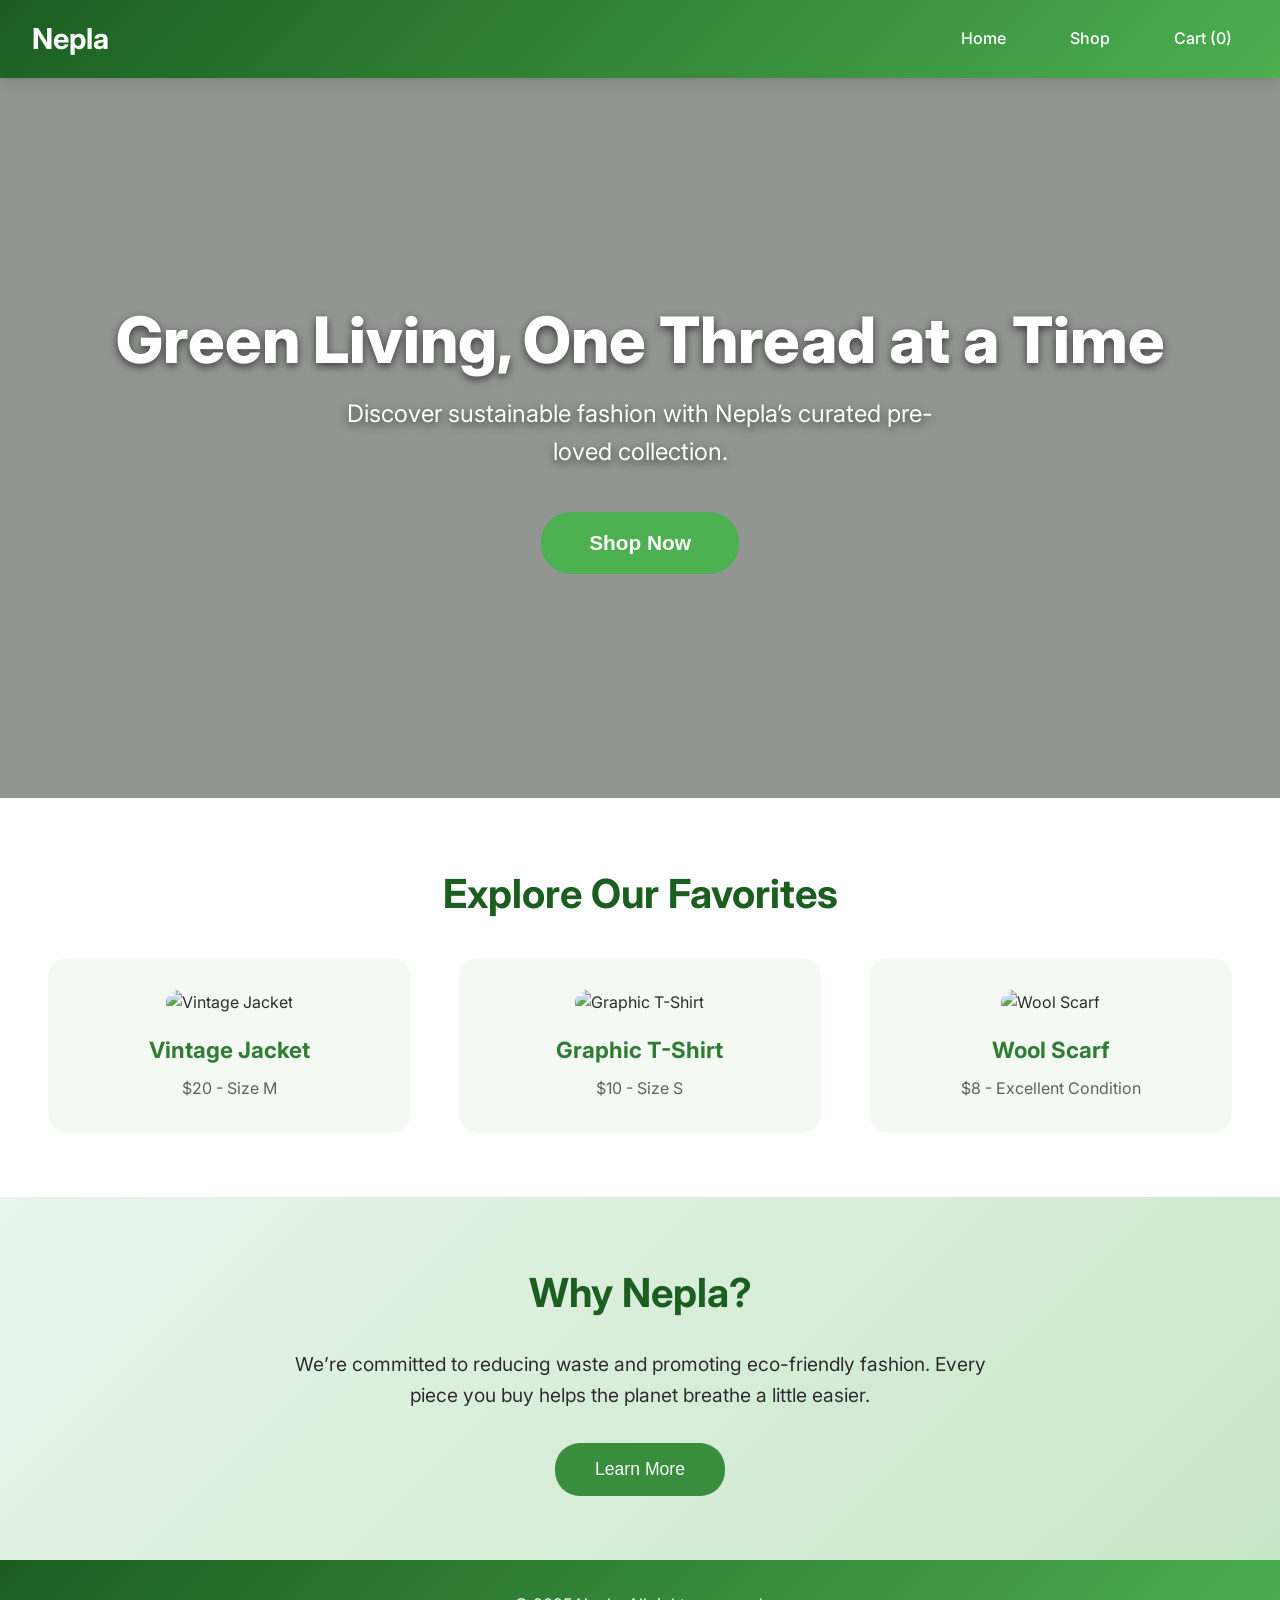
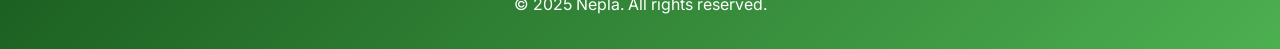
==== index.html @ 190dd189 "First Commit" ====
<!DOCTYPE html>
<html lang="en">
  <head>
    <meta charset="UTF-8" />
    <meta name="viewport" content="width=device-width, initial-scale=1.0" />
    <title>Nepla - Sustainable Fashion</title>
    <link
      href="https://fonts.googleapis.com/css2?family=Inter:wght@400;600;700;800&display=swap"
      rel="stylesheet"
    />
    <link rel="stylesheet" href="styles.css" />
  </head>
  <body>
    <header>
      <h1>Nepla</h1>
      <nav>
        <ul>
          <li><a href="index.html">Home</a></li>
          <li><a href="shop.html">Shop</a></li>
          <li>
            <a href="#" id="cart-toggle"
              >Cart (<span id="cart-count">0</span>)</a
            >
          </li>
        </ul>
      </nav>
    </header>

    <!-- Hero Section -->
    <section class="hero slide-in">
      <h2>Green Living, One Thread at a Time</h2>
      <p>
        Discover sustainable fashion with Nepla’s curated pre-loved collection.
      </p>
      <button class="hero-btn" onclick="window.location.href='shop.html'">
        Shop Now
      </button>
    </section>

    <!-- Featured Products Teaser -->
    <section class="featured fade-in">
      <h3>Explore Our Favorites</h3>
      <div class="featured-grid">
        <div class="featured-item">
          <img src="https://via.placeholder.com/280" alt="Vintage Jacket" />
          <h4>Vintage Jacket</h4>
          <p>$20 - Size M</p>
        </div>
        <div class="featured-item">
          <img src="https://via.placeholder.com/280" alt="Graphic T-Shirt" />
          <h4>Graphic T-Shirt</h4>
          <p>$10 - Size S</p>
        </div>
        <div class="featured-item">
          <img src="https://via.placeholder.com/280" alt="Wool Scarf" />
          <h4>Wool Scarf</h4>
          <p>$8 - Excellent Condition</p>
        </div>
      </div>
    </section>

    <!-- Sustainability Message -->
    <section class="sustainability slide-in">
      <h3>Why Nepla?</h3>
      <p>
        We’re committed to reducing waste and promoting eco-friendly fashion.
        Every piece you buy helps the planet breathe a little easier.
      </p>
      <button
        class="sustainability-btn"
        onclick="window.location.href='shop.html'"
      >
        Learn More
      </button>
    </section>

    <footer>
      <p>© 2025 Nepla. All rights reserved.</p>
    </footer>

    <script src="script.js"></script>
  </body>
</html>
---- styles.css ----
/* Reset */
* {
  margin: 0;
  padding: 0;
  box-sizing: border-box;
}

body {
  font-family: "Inter", sans-serif;
  line-height: 1.6;
  background-color: #f4f9f4;
  color: #2d2d2d;
}

/* Header */
header {
  background: linear-gradient(135deg, #1b5e20, #4caf50);
  color: white;
  padding: 1rem 2rem;
  display: flex;
  justify-content: space-between;
  align-items: center;
  position: sticky;
  top: 0;
  z-index: 1000;
  box-shadow: 0 4px 12px rgba(0, 0, 0, 0.15);
}

header h1 {
  font-size: 1.8rem;
  font-weight: 700;
}

nav ul {
  list-style: none;
  display: flex;
  gap: 2rem;
  align-items: center;
}

nav a {
  color: white;
  text-decoration: none;
  font-weight: 500;
  padding: 0.5rem 1rem;
  transition: background-color 0.3s, color 0.3s;
}

nav a:hover {
  background-color: #388e3c;
  border-radius: 20px;
}

#user-profile {
  font-weight: 600;
  color: #e8f5e9;
}

/* Hero Section (Enhanced) */
.hero {
  position: relative;
  background: linear-gradient(rgba(0, 0, 0, 0.4), rgba(0, 0, 0, 0.4)),
    url("https://via.placeholder.com/1200x600?text=Nepla+Green+Fashion")
      no-repeat center/cover;
  min-height: 80vh;
  display: flex;
  flex-direction: column;
  justify-content: center;
  align-items: center;
  text-align: center;
  color: white;
  padding: 2rem;
  text-shadow: 0 3px 8px rgba(0, 0, 0, 0.6);
}

.hero h2 {
  font-size: 4rem;
  font-weight: 800;
  margin-bottom: 1rem;
  line-height: 1.2;
}

.hero p {
  font-size: 1.5rem;
  max-width: 600px;
  margin-bottom: 2.5rem;
}

.hero-btn {
  background-color: #4caf50;
  color: white;
  padding: 1.2rem 3rem;
  border: none;
  border-radius: 30px;
  font-size: 1.3rem;
  font-weight: 600;
  cursor: pointer;
  transition: transform 0.3s, background-color 0.3s;
}

.hero-btn:hover {
  background-color: #2e7d32;
  transform: scale(1.05);
}

/* Featured Section */
.featured {
  padding: 4rem 2rem;
  background-color: #fff;
  text-align: center;
}

.featured h3 {
  font-size: 2.5rem;
  color: #1b5e20;
  margin-bottom: 2rem;
}

.featured-grid {
  display: grid;
  grid-template-columns: repeat(auto-fit, minmax(280px, 1fr));
  gap: 3rem;
  padding: 0 1rem;
}

.featured-item {
  background-color: #f4f9f4;
  border-radius: 20px;
  padding: 2rem;
  transition: transform 0.3s, box-shadow 0.3s;
}

.featured-item:hover {
  transform: translateY(-10px);
  box-shadow: 0 12px 24px rgba(0, 0, 0, 0.1);
}

.featured-item img {
  max-width: 100%;
  height: auto;
  border-radius: 15px;
}

.featured-item h4 {
  margin: 1rem 0 0.5rem;
  color: #2e7d32;
  font-size: 1.4rem;
}

.featured-item p {
  color: #616161;
}

/* Sustainability Section */
.sustainability {
  padding: 4rem 2rem;
  background: linear-gradient(135deg, #e8f5e9, #c8e6c9);
  text-align: center;
}

.sustainability h3 {
  font-size: 2.5rem;
  color: #1b5e20;
  margin-bottom: 1.5rem;
}

.sustainability p {
  font-size: 1.2rem;
  max-width: 700px;
  margin: 0 auto 2rem;
}

.sustainability-btn {
  background-color: #388e3c;
  color: white;
  padding: 1rem 2.5rem;
  border: none;
  border-radius: 25px;
  font-size: 1.1rem;
  cursor: pointer;
  transition: background-color 0.3s;
}

.sustainability-btn:hover {
  background-color: #2e7d32;
}

/* Products Section */
.products {
  padding: 4rem 2rem;
  text-align: center;
}

.products h2 {
  font-size: 2.5rem;
  color: #1b5e20;
  margin-bottom: 1.5rem;
}

.search-bar {
  margin-bottom: 2rem;
}

.search-bar input {
  padding: 0.75rem 1.5rem;
  width: 300px;
  border: 2px solid #81c784;
  border-radius: 25px;
  font-size: 1rem;
}

.product-grid {
  display: grid;
  grid-template-columns: repeat(auto-fit, minmax(280px, 1fr));
  gap: 3rem;
  padding: 0 1rem;
}

.product-item {
  background-color: white;
  border: 1px solid #e8f5e9;
  padding: 2rem;
  border-radius: 20px;
  transition: transform 0.3s, box-shadow 0.3s;
}

.product-item:hover {
  transform: translateY(-10px);
  box-shadow: 0 12px 24px rgba(0, 0, 0, 0.1);
}

.product-item img {
  max-width: 100%;
  height: auto;
  border-radius: 15px;
}

.product-item h3 {
  margin: 1rem 0 0.5rem;
  color: #2e7d32;
  font-size: 1.4rem;
}

.product-item p {
  color: #616161;
  font-size: 1rem;
}

.add-to-cart {
  background-color: #4caf50;
  color: white;
  border: none;
  padding: 0.8rem 1.5rem;
  border-radius: 25px;
  cursor: pointer;
  font-weight: 600;
  transition: background-color 0.3s;
}

.add-to-cart:hover {
  background-color: #2e7d32;
}

/* Modal (Cart) */
.modal {
  display: none;
  position: fixed;
  top: 0;
  left: 0;
  width: 100%;
  height: 100%;
  background-color: rgba(0, 0, 0, 0.7);
  z-index: 1000;
}

.modal-content {
  background-color: white;
  margin: 5% auto;
  padding: 2.5rem;
  width: 90%;
  max-width: 500px;
  border-radius: 20px;
  box-shadow: 0 10px 30px rgba(0, 0, 0, 0.2);
}

.close {
  position: absolute;
  top: 20px;
  right: 25px;
  font-size: 2rem;
  cursor: pointer;
  color: #616161;
}

#cart-items {
  list-style: none;
  margin: 2rem 0;
}

#cart-items li {
  padding: 1rem 0;
  border-bottom: 1px solid #e8f5e9;
  display: flex;
  justify-content: space-between;
}

#checkout-btn {
  background-color: #4caf50;
  color: white;
  border: none;
  padding: 1rem;
  border-radius: 25px;
  cursor: pointer;
  width: 100%;
  font-weight: 600;
  font-size: 1.1rem;
}

#checkout-btn:hover {
  background-color: #2e7d32;
}

/* Form Styles (Login/Signup/Checkout) */
.form-container {
  max-width: 500px;
  margin: 4rem auto;
  padding: 3rem;
  background-color: white;
  border-radius: 20px;
  box-shadow: 0 10px 30px rgba(0, 0, 0, 0.1);
}

.form-container h2 {
  color: #1b5e20;
  font-size: 2rem;
  margin-bottom: 2rem;
  text-align: center;
}

.form-container label {
  display: block;
  margin: 0.5rem 0;
  color: #2e7d32;
  font-weight: 600;
}

.form-container input {
  width: 100%;
  padding: 0.9rem;
  margin-bottom: 1.5rem;
  border: 2px solid #81c784;
  border-radius: 10px;
  font-size: 1rem;
  transition: border-color 0.3s;
}

.form-container input:focus {
  border-color: #2e7d32;
  outline: none;
}

.form-container button {
  background-color: #4caf50;
  color: white;
  border: none;
  padding: 1rem;
  border-radius: 25px;
  cursor: pointer;
  width: 100%;
  font-size: 1.2rem;
  font-weight: 600;
  transition: background-color 0.3s;
}

.form-container button:hover {
  background-color: #2e7d32;
}

.error {
  color: #d32f2f;
  font-size: 0.9rem;
  margin-top: -1rem;
  margin-bottom: 1rem;
  display: none;
}

/* Footer */
footer {
  background: linear-gradient(135deg, #1b5e20, #4caf50);
  color: white;
  text-align: center;
  padding: 2rem;
  width: 100%;
}

/* Animations */
@keyframes slideIn {
  from {
    transform: translateY(30px);
    opacity: 0;
  }
  to {
    transform: translateY(0);
    opacity: 1;
  }
}

.slide-in {
  animation: slideIn 0.6s ease-out;
}

@keyframes fadeIn {
  from {
    opacity: 0;
  }
  to {
    opacity: 1;
  }
}

.fade-in {
  animation: fadeIn 1s ease-in;
}
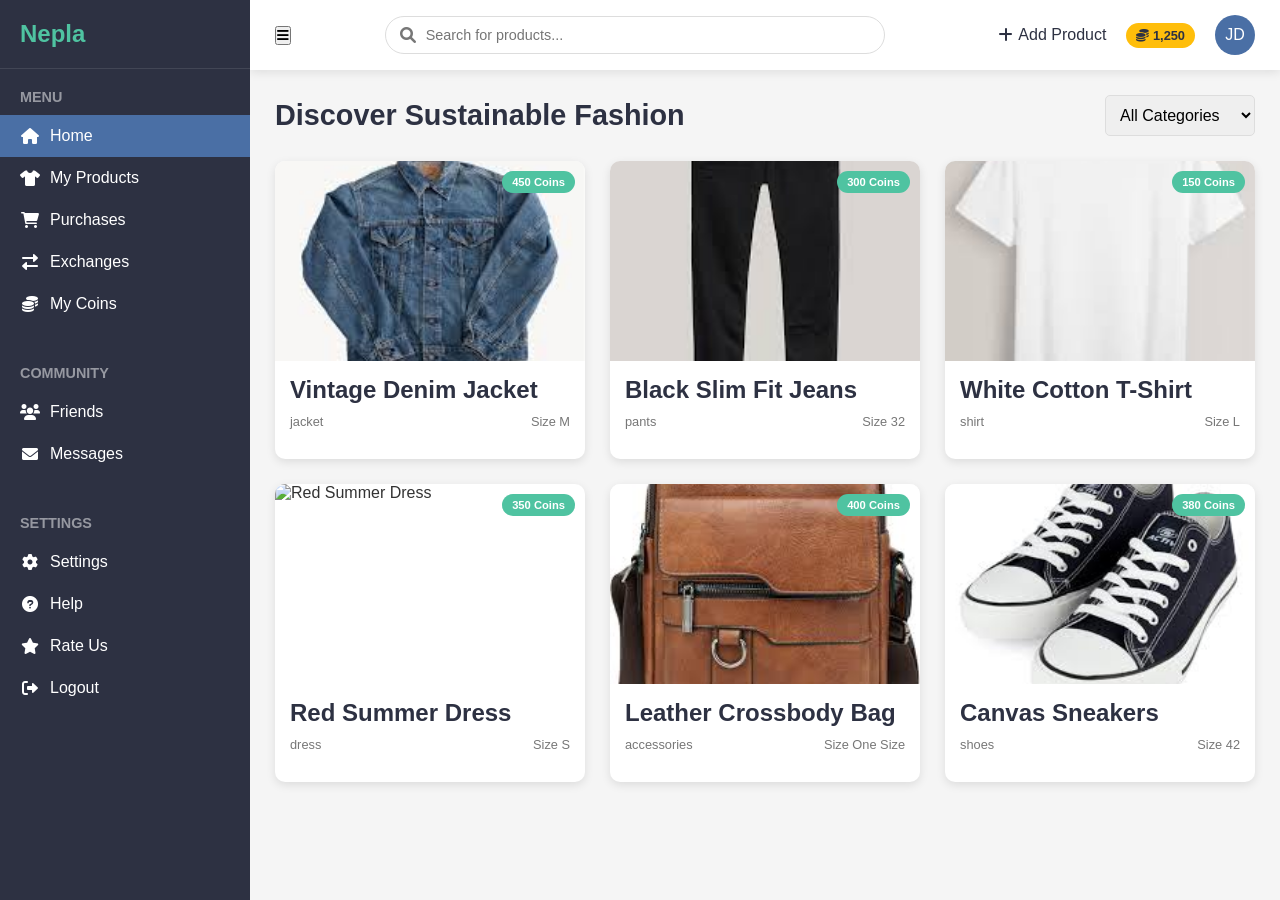
==== commit f0845dc5: "First Commit" ====
--- a/index.html
+++ b/index.html
@@ -3,81 +3,1223 @@
   <head>
     <meta charset="UTF-8" />
     <meta name="viewport" content="width=device-width, initial-scale=1.0" />
-    <title>Nepla - Sustainable Fashion</title>
+    <title>Nepla - Sustainable Fashion Marketplace</title>
     <link
-      href="https://fonts.googleapis.com/css2?family=Inter:wght@400;600;700;800&display=swap"
       rel="stylesheet"
+      href="https://cdnjs.cloudflare.com/ajax/libs/font-awesome/6.0.0-beta3/css/all.min.css"
     />
-    <link rel="stylesheet" href="styles.css" />
+    <style>
+      :root {
+        --primary-color: #4a6fa5;
+        --secondary-color: #166088;
+        --accent-color: #4fc3a1;
+        --dark-color: #2d3142;
+        --light-color: #f8f9fa;
+        --danger-color: #e63946;
+        --warning-color: #ffbe0b;
+      }
+
+      * {
+        margin: 0;
+        padding: 0;
+        box-sizing: border-box;
+        font-family: "Segoe UI", Tahoma, Geneva, Verdana, sans-serif;
+      }
+
+      body {
+        background-color: #f5f5f5;
+        color: #333;
+      }
+
+      .container {
+        display: flex;
+        min-height: 100vh;
+      }
+
+      /* Sidebar styles */
+      .sidebar {
+        width: 250px;
+        background-color: var(--dark-color);
+        color: white;
+        padding: 20px 0;
+        position: fixed;
+        height: 100vh;
+        overflow-y: auto;
+        transition: all 0.3s;
+        z-index: 1000;
+      }
+
+      .sidebar-header {
+        padding: 0 20px 20px;
+        border-bottom: 1px solid rgba(255, 255, 255, 0.1);
+      }
+
+      .sidebar-header h2 {
+        color: var(--accent-color);
+        font-size: 1.5rem;
+      }
+
+      .sidebar-menu {
+        padding: 20px 0;
+      }
+
+      .sidebar-menu h3 {
+        padding: 0 20px 10px;
+        font-size: 0.9rem;
+        text-transform: uppercase;
+        color: rgba(255, 255, 255, 0.5);
+      }
+
+      .sidebar-menu ul {
+        list-style: none;
+      }
+
+      .sidebar-menu li a {
+        display: flex;
+        align-items: center;
+        padding: 12px 20px;
+        color: white;
+        text-decoration: none;
+        transition: all 0.3s;
+      }
+
+      .sidebar-menu li a:hover {
+        background-color: rgba(255, 255, 255, 0.1);
+        color: var(--accent-color);
+      }
+
+      .sidebar-menu li a i {
+        margin-right: 10px;
+        width: 20px;
+        text-align: center;
+      }
+
+      .sidebar-menu li.active a {
+        background-color: var(--primary-color);
+        color: white;
+      }
+
+      /* Main content styles */
+      .main-content {
+        flex: 1;
+        margin-left: 250px;
+        transition: all 0.3s;
+      }
+
+      .navbar {
+        background-color: white;
+        padding: 15px 25px;
+        display: flex;
+        justify-content: space-between;
+        align-items: center;
+        box-shadow: 0 2px 10px rgba(0, 0, 0, 0.1);
+        position: sticky;
+        top: 0;
+        z-index: 100;
+      }
+
+      .search-bar {
+        flex: 1;
+        max-width: 500px;
+        margin: 0 20px;
+        position: relative;
+      }
+
+      .search-bar input {
+        width: 100%;
+        padding: 10px 15px 10px 40px;
+        border: 1px solid #ddd;
+        border-radius: 30px;
+        font-size: 0.9rem;
+        outline: none;
+      }
+
+      .search-bar i {
+        position: absolute;
+        left: 15px;
+        top: 50%;
+        transform: translateY(-50%);
+        color: #777;
+      }
+
+      .user-actions {
+        display: flex;
+        align-items: center;
+      }
+
+      .user-actions a {
+        margin-left: 20px;
+        color: var(--dark-color);
+        text-decoration: none;
+        display: flex;
+        align-items: center;
+      }
+
+      .user-actions a i {
+        margin-right: 5px;
+      }
+
+      .coin-balance {
+        background-color: var(--warning-color);
+        color: var(--dark-color);
+        padding: 5px 10px;
+        border-radius: 20px;
+        font-weight: bold;
+        font-size: 0.8rem;
+        margin-left: 20px;
+      }
+
+      .user-avatar {
+        width: 40px;
+        height: 40px;
+        border-radius: 50%;
+        background-color: var(--primary-color);
+        color: white;
+        display: flex;
+        align-items: center;
+        justify-content: center;
+        margin-left: 20px;
+        cursor: pointer;
+      }
+
+      /* Content area */
+      .content {
+        padding: 25px;
+      }
+
+      .page-header {
+        display: flex;
+        justify-content: space-between;
+        align-items: center;
+        margin-bottom: 25px;
+      }
+
+      .page-header h1 {
+        font-size: 1.8rem;
+        color: var(--dark-color);
+      }
+
+      .btn {
+        padding: 10px 20px;
+        border: none;
+        border-radius: 5px;
+        cursor: pointer;
+        font-weight: 600;
+        transition: all 0.3s;
+      }
+
+      .btn-primary {
+        background-color: var(--primary-color);
+        color: white;
+      }
+
+      .btn-primary:hover {
+        background-color: var(--secondary-color);
+      }
+
+      .btn-accent {
+        background-color: var(--accent-color);
+        color: white;
+      }
+
+      .btn-accent:hover {
+        background-color: #3da58a;
+      }
+
+      /* Products grid */
+      .products-grid {
+        display: grid;
+        grid-template-columns: repeat(auto-fill, minmax(250px, 1fr));
+        gap: 25px;
+      }
+
+      .product-card {
+        background-color: white;
+        border-radius: 10px;
+        overflow: hidden;
+        box-shadow: 0 3px 10px rgba(0, 0, 0, 0.1);
+        transition: transform 0.3s, box-shadow 0.3s;
+      }
+
+      .product-card:hover {
+        transform: translateY(-5px);
+        box-shadow: 0 5px 15px rgba(0, 0, 0, 0.2);
+      }
+
+      .product-image {
+        height: 200px;
+        overflow: hidden;
+        position: relative;
+      }
+
+      .product-image img {
+        width: 100%;
+        height: 100%;
+        object-fit: cover;
+        transition: transform 0.5s;
+      }
+
+      .product-card:hover .product-image img {
+        transform: scale(1.05);
+      }
+
+      .product-badge {
+        position: absolute;
+        top: 10px;
+        right: 10px;
+        background-color: var(--accent-color);
+        color: white;
+        padding: 5px 10px;
+        border-radius: 20px;
+        font-size: 0.7rem;
+        font-weight: bold;
+      }
+
+      .product-info {
+        padding: 15px;
+      }
+
+      .product-title {
+        font-size: 1rem;
+        margin-bottom: 5px;
+        color: var(--dark-color);
+      }
+
+      .product-price {
+        font-weight: bold;
+        color: var(--primary-color);
+        margin-bottom: 10px;
+      }
+
+      .product-meta {
+        display: flex;
+        justify-content: space-between;
+        font-size: 0.8rem;
+        color: #777;
+      }
+
+      /* Responsive adjustments */
+      @media (max-width: 992px) {
+        .sidebar {
+          width: 70px;
+          overflow: hidden;
+        }
+
+        .sidebar-header h2,
+        .sidebar-menu h3,
+        .sidebar-menu li a span {
+          display: none;
+        }
+
+        .sidebar-menu li a {
+          justify-content: center;
+          padding: 15px 0;
+        }
+
+        .sidebar-menu li a i {
+          margin-right: 0;
+          font-size: 1.2rem;
+        }
+
+        .main-content {
+          margin-left: 70px;
+        }
+      }
+
+      @media (max-width: 768px) {
+        .navbar {
+          flex-wrap: wrap;
+          padding: 10px;
+        }
+
+        .search-bar {
+          order: 3;
+          margin: 10px 0 0;
+          max-width: 100%;
+        }
+
+        .products-grid {
+          grid-template-columns: repeat(auto-fill, minmax(200px, 1fr));
+        }
+      }
+
+      @media (max-width: 576px) {
+        .sidebar {
+          transform: translateX(-100%);
+        }
+
+        .sidebar.active {
+          transform: translateX(0);
+        }
+
+        .main-content {
+          margin-left: 0;
+        }
+
+        .mobile-menu-toggle {
+          display: block;
+          background: none;
+          border: none;
+          font-size: 1.5rem;
+          color: var(--dark-color);
+          cursor: pointer;
+        }
+      }
+
+      /* Modal styles */
+      .modal {
+        display: none;
+        position: fixed;
+        top: 0;
+        left: 0;
+        width: 100%;
+        height: 100%;
+        background-color: rgba(0, 0, 0, 0.5);
+        z-index: 2000;
+        justify-content: center;
+        align-items: center;
+      }
+
+      .modal-content {
+        background-color: white;
+        border-radius: 10px;
+        width: 90%;
+        max-width: 600px;
+        max-height: 90vh;
+        overflow-y: auto;
+        padding: 25px;
+        position: relative;
+      }
+
+      .close-modal {
+        position: absolute;
+        top: 15px;
+        right: 15px;
+        font-size: 1.5rem;
+        cursor: pointer;
+        color: #777;
+      }
+
+      .modal-header {
+        margin-bottom: 20px;
+        padding-bottom: 15px;
+        border-bottom: 1px solid #eee;
+      }
+
+      .modal-header h2 {
+        color: var(--primary-color);
+      }
+
+      .form-group {
+        margin-bottom: 15px;
+      }
+
+      .form-group label {
+        display: block;
+        margin-bottom: 5px;
+        font-weight: 600;
+      }
+
+      .form-control {
+        width: 100%;
+        padding: 10px;
+        border: 1px solid #ddd;
+        border-radius: 5px;
+        font-size: 1rem;
+      }
+
+      .form-control:focus {
+        border-color: var(--primary-color);
+        outline: none;
+      }
+
+      .form-row {
+        display: flex;
+        gap: 15px;
+      }
+
+      .form-row .form-group {
+        flex: 1;
+      }
+
+      /* Camera modal styles */
+      .camera-container {
+        width: 100%;
+        background-color: #f0f0f0;
+        border-radius: 5px;
+        overflow: hidden;
+        margin-bottom: 15px;
+        position: relative;
+      }
+
+      #camera-preview {
+        width: 100%;
+        display: block;
+      }
+
+      .camera-controls {
+        display: flex;
+        justify-content: center;
+        gap: 15px;
+        margin-top: 10px;
+      }
+
+      .camera-btn {
+        width: 50px;
+        height: 50px;
+        border-radius: 50%;
+        border: none;
+        background-color: var(--primary-color);
+        color: white;
+        font-size: 1.2rem;
+        cursor: pointer;
+        display: flex;
+        align-items: center;
+        justify-content: center;
+      }
+
+      .captured-photos {
+        display: flex;
+        flex-wrap: wrap;
+        gap: 10px;
+        margin-top: 20px;
+      }
+
+      .photo-thumbnail {
+        width: 80px;
+        height: 80px;
+        border-radius: 5px;
+        overflow: hidden;
+        position: relative;
+      }
+
+      .photo-thumbnail img {
+        width: 100%;
+        height: 100%;
+        object-fit: cover;
+      }
+
+      .remove-photo {
+        position: absolute;
+        top: 2px;
+        right: 2px;
+        background-color: var(--danger-color);
+        color: white;
+        width: 20px;
+        height: 20px;
+        border-radius: 50%;
+        display: flex;
+        align-items: center;
+        justify-content: center;
+        font-size: 0.7rem;
+        cursor: pointer;
+      }
+
+      /* Product detail modal */
+      .product-detail {
+        display: flex;
+        flex-direction: column;
+      }
+
+      .product-gallery {
+        width: 100%;
+        margin-bottom: 20px;
+      }
+
+      .main-image {
+        width: 100%;
+        height: 300px;
+        object-fit: contain;
+        background-color: #f9f9f9;
+        border-radius: 5px;
+        margin-bottom: 10px;
+      }
+
+      .thumbnail-container {
+        display: flex;
+        gap: 10px;
+        overflow-x: auto;
+        padding-bottom: 10px;
+      }
+
+      .thumbnail {
+        width: 70px;
+        height: 70px;
+        border-radius: 5px;
+        object-fit: cover;
+        cursor: pointer;
+        border: 2px solid transparent;
+      }
+
+      .thumbnail.active {
+        border-color: var(--primary-color);
+      }
+
+      .product-details {
+        flex: 1;
+      }
+
+      .product-title {
+        font-size: 1.5rem;
+        margin-bottom: 10px;
+        color: var(--dark-color);
+      }
+
+      .product-price {
+        font-size: 1.8rem;
+        font-weight: bold;
+        color: var(--primary-color);
+        margin-bottom: 15px;
+      }
+
+      .product-meta {
+        display: flex;
+        gap: 15px;
+        margin-bottom: 15px;
+      }
+
+      .meta-item {
+        display: flex;
+        align-items: center;
+        gap: 5px;
+        font-size: 0.9rem;
+        color: #666;
+      }
+
+      .product-description {
+        margin-bottom: 20px;
+        line-height: 1.6;
+      }
+
+      .seller-info {
+        display: flex;
+        align-items: center;
+        gap: 10px;
+        margin-bottom: 20px;
+        padding: 15px;
+        background-color: #f9f9f9;
+        border-radius: 5px;
+      }
+
+      .seller-avatar {
+        width: 50px;
+        height: 50px;
+        border-radius: 50%;
+        background-color: var(--primary-color);
+        color: white;
+        display: flex;
+        align-items: center;
+        justify-content: center;
+        font-weight: bold;
+      }
+
+      .seller-name {
+        font-weight: 600;
+      }
+
+      .action-buttons {
+        display: flex;
+        gap: 10px;
+        margin-top: 20px;
+      }
+
+      @media (min-width: 768px) {
+        .product-detail {
+          flex-direction: row;
+          gap: 30px;
+        }
+
+        .product-gallery {
+          width: 50%;
+          margin-bottom: 0;
+        }
+      }
+    </style>
   </head>
   <body>
-    <header>
-      <h1>Nepla</h1>
-      <nav>
-        <ul>
-          <li><a href="index.html">Home</a></li>
-          <li><a href="shop.html">Shop</a></li>
-          <li>
-            <a href="#" id="cart-toggle"
-              >Cart (<span id="cart-count">0</span>)</a
-            >
-          </li>
-        </ul>
-      </nav>
-    </header>
-
-    <!-- Hero Section -->
-    <section class="hero slide-in">
-      <h2>Green Living, One Thread at a Time</h2>
-      <p>
-        Discover sustainable fashion with Nepla’s curated pre-loved collection.
-      </p>
-      <button class="hero-btn" onclick="window.location.href='shop.html'">
-        Shop Now
-      </button>
-    </section>
-
-    <!-- Featured Products Teaser -->
-    <section class="featured fade-in">
-      <h3>Explore Our Favorites</h3>
-      <div class="featured-grid">
-        <div class="featured-item">
-          <img src="https://via.placeholder.com/280" alt="Vintage Jacket" />
-          <h4>Vintage Jacket</h4>
-          <p>$20 - Size M</p>
+    <div class="container">
+      <!-- Sidebar -->
+      <div class="sidebar" id="sidebar">
+        <div class="sidebar-header">
+          <h2>Nepla</h2>
         </div>
-        <div class="featured-item">
-          <img src="https://via.placeholder.com/280" alt="Graphic T-Shirt" />
-          <h4>Graphic T-Shirt</h4>
-          <p>$10 - Size S</p>
+        <div class="sidebar-menu">
+          <h3>Menu</h3>
+          <ul>
+            <li class="active">
+              <a href="#"><i class="fas fa-home"></i> <span>Home</span></a>
+            </li>
+            <li>
+              <a href="#"
+                ><i class="fas fa-tshirt"></i> <span>My Products</span></a
+              >
+            </li>
+            <li>
+              <a href="#"
+                ><i class="fas fa-shopping-cart"></i> <span>Purchases</span></a
+              >
+            </li>
+            <li>
+              <a href="#"
+                ><i class="fas fa-exchange-alt"></i> <span>Exchanges</span></a
+              >
+            </li>
+            <li>
+              <a href="#"><i class="fas fa-coins"></i> <span>My Coins</span></a>
+            </li>
+          </ul>
         </div>
-        <div class="featured-item">
-          <img src="https://via.placeholder.com/280" alt="Wool Scarf" />
-          <h4>Wool Scarf</h4>
-          <p>$8 - Excellent Condition</p>
+        <div class="sidebar-menu">
+          <h3>Community</h3>
+          <ul>
+            <li>
+              <a href="#"><i class="fas fa-users"></i> <span>Friends</span></a>
+            </li>
+            <li>
+              <a href="#"
+                ><i class="fas fa-envelope"></i> <span>Messages</span></a
+              >
+            </li>
+          </ul>
+        </div>
+        <div class="sidebar-menu">
+          <h3>Settings</h3>
+          <ul>
+            <li>
+              <a href="#"><i class="fas fa-cog"></i> <span>Settings</span></a>
+            </li>
+            <li>
+              <a href="#"
+                ><i class="fas fa-question-circle"></i> <span>Help</span></a
+              >
+            </li>
+            <li>
+              <a href="#"><i class="fas fa-star"></i> <span>Rate Us</span></a>
+            </li>
+            <li>
+              <a href="#"
+                ><i class="fas fa-sign-out-alt"></i> <span>Logout</span></a
+              >
+            </li>
+          </ul>
         </div>
       </div>
-    </section>
-
-    <!-- Sustainability Message -->
-    <section class="sustainability slide-in">
-      <h3>Why Nepla?</h3>
-      <p>
-        We’re committed to reducing waste and promoting eco-friendly fashion.
-        Every piece you buy helps the planet breathe a little easier.
-      </p>
-      <button
-        class="sustainability-btn"
-        onclick="window.location.href='shop.html'"
-      >
-        Learn More
-      </button>
-    </section>
-
-    <footer>
-      <p>© 2025 Nepla. All rights reserved.</p>
-    </footer>
-
-    <script src="script.js"></script>
+
+      <!-- Main Content -->
+      <div class="main-content">
+        <!-- Navbar -->
+        <nav class="navbar">
+          <button class="mobile-menu-toggle" id="mobileMenuToggle">
+            <i class="fas fa-bars"></i>
+          </button>
+          <div class="search-bar">
+            <i class="fas fa-search"></i>
+            <input type="text" placeholder="Search for products..." />
+          </div>
+          <div class="user-actions">
+            <a href="#" id="addProductBtn"
+              ><i class="fas fa-plus"></i> Add Product</a
+            >
+            <div class="coin-balance"><i class="fas fa-coins"></i> 1,250</div>
+            <div class="user-avatar">JD</div>
+          </div>
+        </nav>
+
+        <!-- Content -->
+        <div class="content">
+          <div class="page-header">
+            <h1>Discover Sustainable Fashion</h1>
+            <div class="filters">
+              <select class="form-control" style="width: 150px">
+                <option>All Categories</option>
+                <option>Shirts</option>
+                <option>Pants</option>
+                <option>Dresses</option>
+                <option>Jackets</option>
+                <option>Shoes</option>
+                <option>Accessories</option>
+              </select>
+            </div>
+          </div>
+
+          <div class="products-grid">
+            <!-- Product cards will be dynamically inserted here -->
+          </div>
+        </div>
+      </div>
+    </div>
+
+    <!-- Add Product Modal -->
+    <div class="modal" id="addProductModal">
+      <div class="modal-content">
+        <span class="close-modal">&times;</span>
+        <div class="modal-header">
+          <h2>List a New Product</h2>
+          <p>
+            Help us maintain quality by providing clear photos and accurate
+            details
+          </p>
+        </div>
+        <form id="productForm">
+          <div class="form-group">
+            <label for="productTitle">Product Title</label>
+            <input
+              type="text"
+              id="productTitle"
+              class="form-control"
+              placeholder="e.g. Vintage Denim Jacket"
+              required
+            />
+          </div>
+
+          <div class="form-group">
+            <label for="productDescription">Description</label>
+            <textarea
+              id="productDescription"
+              class="form-control"
+              rows="3"
+              placeholder="Describe your product in detail..."
+              required
+            ></textarea>
+          </div>
+
+          <div class="form-row">
+            <div class="form-group">
+              <label for="productCategory">Category</label>
+              <select id="productCategory" class="form-control" required>
+                <option value="">Select Category</option>
+                <option value="shirt">Shirt</option>
+                <option value="pants">Pants</option>
+                <option value="dress">Dress</option>
+                <option value="jacket">Jacket</option>
+                <option value="shoes">Shoes</option>
+                <option value="accessories">Accessories</option>
+              </select>
+            </div>
+            <div class="form-group">
+              <label for="productSize">Size</label>
+              <select id="productSize" class="form-control" required>
+                <option value="">Select Size</option>
+                <option value="XS">XS</option>
+                <option value="S">S</option>
+                <option value="M">M</option>
+                <option value="L">L</option>
+                <option value="XL">XL</option>
+                <option value="XXL">XXL</option>
+              </select>
+            </div>
+          </div>
+
+          <div class="form-row">
+            <div class="form-group">
+              <label for="productCondition">Condition</label>
+              <select id="productCondition" class="form-control" required>
+                <option value="">Select Condition</option>
+                <option value="new">New</option>
+                <option value="like_new">Like New</option>
+                <option value="good">Good</option>
+                <option value="fair">Fair</option>
+                <option value="poor">Poor</option>
+              </select>
+            </div>
+            <div class="form-group">
+              <label for="productCoins">Coins Value</label>
+              <input
+                type="number"
+                id="productCoins"
+                class="form-control"
+                min="10"
+                required
+              />
+            </div>
+          </div>
+
+          <div class="form-group">
+            <label>Product Photos</label>
+            <p class="help-text">
+              Take clear photos of the front, back, sides, and any flaws
+            </p>
+
+            <div class="camera-container">
+              <video id="camera-preview" autoplay playsinline></video>
+            </div>
+            <div class="camera-controls">
+              <button type="button" class="camera-btn" id="takePhotoBtn">
+                <i class="fas fa-camera"></i>
+              </button>
+              <button type="button" class="camera-btn" id="switchCameraBtn">
+                <i class="fas fa-sync-alt"></i>
+              </button>
+            </div>
+
+            <div class="captured-photos" id="capturedPhotos">
+              <!-- Captured photos will appear here -->
+            </div>
+          </div>
+
+          <div class="form-group">
+            <button type="submit" class="btn btn-accent" style="width: 100%">
+              <i class="fas fa-upload"></i> List Product
+            </button>
+          </div>
+        </form>
+      </div>
+    </div>
+
+    <!-- Product Detail Modal -->
+    <div class="modal" id="productDetailModal">
+      <div class="modal-content">
+        <span class="close-modal">&times;</span>
+        <div class="product-detail">
+          <div class="product-gallery">
+            <img
+              src="https://via.placeholder.com/600x400?text=Product+Image"
+              alt="Product"
+              class="main-image"
+              id="mainProductImage"
+            />
+            <div class="thumbnail-container">
+              <img
+                src="https://via.placeholder.com/100x100?text=Thumb+1"
+                alt="Thumbnail"
+                class="thumbnail active"
+              />
+              <img
+                src="https://via.placeholder.com/100x100?text=Thumb+2"
+                alt="Thumbnail"
+                class="thumbnail"
+              />
+              <img
+                src="https://via.placeholder.com/100x100?text=Thumb+3"
+                alt="Thumbnail"
+                class="thumbnail"
+              />
+              <img
+                src="https://via.placeholder.com/100x100?text=Thumb+4"
+                alt="Thumbnail"
+                class="thumbnail"
+              />
+            </div>
+          </div>
+          <div class="product-details">
+            <h1 class="product-title">Vintage Denim Jacket</h1>
+            <div class="product-price">450 Coins</div>
+
+            <div class="product-meta">
+              <div class="meta-item">
+                <i class="fas fa-tag"></i>
+                <span>Jacket</span>
+              </div>
+              <div class="meta-item">
+                <i class="fas fa-ruler"></i>
+                <span>Size M</span>
+              </div>
+              <div class="meta-item">
+                <i class="fas fa-star"></i>
+                <span>Like New</span>
+              </div>
+            </div>
+
+            <div class="product-description">
+              <p>
+                This vintage denim jacket is in excellent condition with minimal
+                wear. Perfect for layering, it features a classic fit with
+                button-up front and multiple pockets. The denim has a nice faded
+                wash that gives it character.
+              </p>
+              <p>No stains, tears, or odors. Only worn a handful of times.</p>
+            </div>
+
+            <div class="seller-info">
+              <div class="seller-avatar">JD</div>
+              <div>
+                <div class="seller-name">John Doe</div>
+                <div class="seller-rating">
+                  <i class="fas fa-star"></i>
+                  <i class="fas fa-star"></i>
+                  <i class="fas fa-star"></i>
+                  <i class="fas fa-star"></i>
+                  <i class="fas fa-star-half-alt"></i>
+                  <span>(24 reviews)</span>
+                </div>
+              </div>
+            </div>
+
+            <div class="action-buttons">
+              <button class="btn btn-primary" style="flex: 1">
+                <i class="fas fa-shopping-cart"></i> Buy Now
+              </button>
+              <button class="btn btn-accent" style="flex: 1">
+                <i class="fas fa-exchange-alt"></i> Exchange
+              </button>
+            </div>
+          </div>
+        </div>
+      </div>
+    </div>
+
+    <script>
+      // Sample product data
+      const products = [
+        {
+          id: 1,
+          title: "Vintage Denim Jacket",
+          description: "Classic denim jacket with a slightly worn look",
+          category: "jacket",
+          size: "M",
+          condition: "like_new",
+          coins: 450,
+          image:
+            "[data-uri]",
+        },
+        {
+          id: 2,
+          title: "Black Slim Fit Jeans",
+          description: "Slim fit black jeans in excellent condition",
+          category: "pants",
+          size: "32",
+          condition: "good",
+          coins: 300,
+          image:
+            "[data-uri]",
+        },
+        {
+          id: 3,
+          title: "White Cotton T-Shirt",
+          description: "Basic white t-shirt, barely worn",
+          category: "shirt",
+          size: "L",
+          condition: "new",
+          coins: 150,
+          image:
+            "[data-uri]",
+        },
+        {
+          id: 4,
+          title: "Red Summer Dress",
+          description: "Flowy red dress perfect for summer",
+          category: "dress",
+          size: "S",
+          condition: "good",
+          coins: 350,
+          image:
+            "https://encrypted-tbn0.gstatic.com/images?q=tbn:ANd9GcQM6QnS5Ijc93G8ba7NunXtMHSXcjBmviv5OQ&s",
+        },
+        {
+          id: 5,
+          title: "Leather Crossbody Bag",
+          description: "Genuine leather bag with adjustable strap",
+          category: "accessories",
+          size: "One Size",
+          condition: "fair",
+          coins: 400,
+          image:
+            "[data-uri]",
+        },
+        {
+          id: 6,
+          title: "Canvas Sneakers",
+          description: "Comfortable canvas sneakers with rubber sole",
+          category: "shoes",
+          size: "42",
+          condition: "good",
+          coins: 380,
+          image:
+            "[data-uri]",
+        },
+      ];
+
+      // DOM Elements
+      const productsGrid = document.querySelector(".products-grid");
+      const addProductModal = document.getElementById("addProductModal");
+      const addProductBtn = document.getElementById("addProductBtn");
+      const closeModalBtns = document.querySelectorAll(".close-modal");
+      const productDetailModal = document.getElementById("productDetailModal");
+      const productForm = document.getElementById("productForm");
+      const cameraPreview = document.getElementById("camera-preview");
+      const takePhotoBtn = document.getElementById("takePhotoBtn");
+      const switchCameraBtn = document.getElementById("switchCameraBtn");
+      const capturedPhotos = document.getElementById("capturedPhotos");
+      const mobileMenuToggle = document.getElementById("mobileMenuToggle");
+      const sidebar = document.getElementById("sidebar");
+
+      // Variables
+      let stream = null;
+      let facingMode = "user"; // front camera by default
+      let capturedImages = [];
+
+      // Initialize the page
+      function init() {
+        renderProducts();
+        setupEventListeners();
+      }
+
+      // Render product cards
+      function renderProducts() {
+        productsGrid.innerHTML = "";
+
+        products.forEach((product) => {
+          const productCard = document.createElement("div");
+          productCard.className = "product-card";
+          productCard.innerHTML = `
+                    <div class="product-image">
+                        <img src="${product.image}" alt="${product.title}">
+                        <div class="product-badge">${product.coins} Coins</div>
+                    </div>
+                    <div class="product-info">
+                        <h3 class="product-title">${product.title}</h3>
+                        <div class="product-meta">
+                            <span>${product.category}</span>
+                            <span>Size ${product.size}</span>
+                        </div>
+                    </div>
+                `;
+
+          productCard.addEventListener("click", () =>
+            openProductDetail(product)
+          );
+          productsGrid.appendChild(productCard);
+        });
+      }
+
+      // Open product detail modal
+      function openProductDetail(product) {
+        // In a real app, we'd populate all the details from the product object
+        productDetailModal.style.display = "flex";
+      }
+
+      // Setup event listeners
+      function setupEventListeners() {
+        // Modal open/close
+        addProductBtn.addEventListener("click", () => {
+          addProductModal.style.display = "flex";
+          startCamera();
+        });
+
+        closeModalBtns.forEach((btn) => {
+          btn.addEventListener("click", () => {
+            addProductModal.style.display = "none";
+            productDetailModal.style.display = "none";
+            stopCamera();
+          });
+        });
+
+        // Click outside modal to close
+        window.addEventListener("click", (e) => {
+          if (e.target === addProductModal) {
+            addProductModal.style.display = "none";
+            stopCamera();
+          }
+          if (e.target === productDetailModal) {
+            productDetailModal.style.display = "none";
+          }
+        });
+
+        // Camera controls
+        takePhotoBtn.addEventListener("click", takePhoto);
+        switchCameraBtn.addEventListener("click", switchCamera);
+
+        // Form submission
+        productForm.addEventListener("submit", (e) => {
+          e.preventDefault();
+          // In a real app, we'd send this data to the server
+          alert("Product submitted successfully!");
+          addProductModal.style.display = "none";
+          stopCamera();
+          productForm.reset();
+          capturedPhotos.innerHTML = "";
+          capturedImages = [];
+        });
+
+        // Mobile menu toggle
+        mobileMenuToggle.addEventListener("click", () => {
+          sidebar.classList.toggle("active");
+        });
+
+        // Thumbnail click in product detail
+        const thumbnails = document.querySelectorAll(".thumbnail");
+        const mainImage = document.getElementById("mainProductImage");
+
+        thumbnails.forEach((thumb) => {
+          thumb.addEventListener("click", () => {
+            thumbnails.forEach((t) => t.classList.remove("active"));
+            thumb.classList.add("active");
+            mainImage.src = thumb.src;
+          });
+        });
+      }
+
+      // Camera functions
+      async function startCamera() {
+        try {
+          stream = await navigator.mediaDevices.getUserMedia({
+            video: {
+              facingMode: facingMode,
+              width: { ideal: 1280 },
+              height: { ideal: 720 },
+            },
+            audio: false,
+          });
+          cameraPreview.srcObject = stream;
+        } catch (err) {
+          console.error("Camera error: ", err);
+          alert("Could not access the camera. Please check permissions.");
+        }
+      }
+
+      function stopCamera() {
+        if (stream) {
+          stream.getTracks().forEach((track) => track.stop());
+          cameraPreview.srcObject = null;
+          stream = null;
+        }
+      }
+
+      function takePhoto() {
+        if (!stream) return;
+
+        const canvas = document.createElement("canvas");
+        canvas.width = cameraPreview.videoWidth;
+        canvas.height = cameraPreview.videoHeight;
+        const ctx = canvas.getContext("2d");
+        ctx.drawImage(cameraPreview, 0, 0, canvas.width, canvas.height);
+
+        const imageUrl = canvas.toDataURL("image/jpeg");
+        capturedImages.push(imageUrl);
+        renderCapturedPhotos();
+      }
+
+      function switchCamera() {
+        facingMode = facingMode === "user" ? "environment" : "user";
+        stopCamera();
+        startCamera();
+      }
+
+      function renderCapturedPhotos() {
+        capturedPhotos.innerHTML = "";
+
+        capturedImages.forEach((imageUrl, index) => {
+          const photoDiv = document.createElement("div");
+          photoDiv.className = "photo-thumbnail";
+          photoDiv.innerHTML = `
+                    <img src="${imageUrl}" alt="Captured photo">
+                    <div class="remove-photo" data-index="${index}">&times;</div>
+                `;
+
+          photoDiv
+            .querySelector(".remove-photo")
+            .addEventListener("click", (e) => {
+              e.stopPropagation();
+              capturedImages.splice(index, 1);
+              renderCapturedPhotos();
+            });
+
+          capturedPhotos.appendChild(photoDiv);
+        });
+      }
+
+      // Initialize the app
+      document.addEventListener("DOMContentLoaded", init);
+    </script>
   </body>
 </html>
